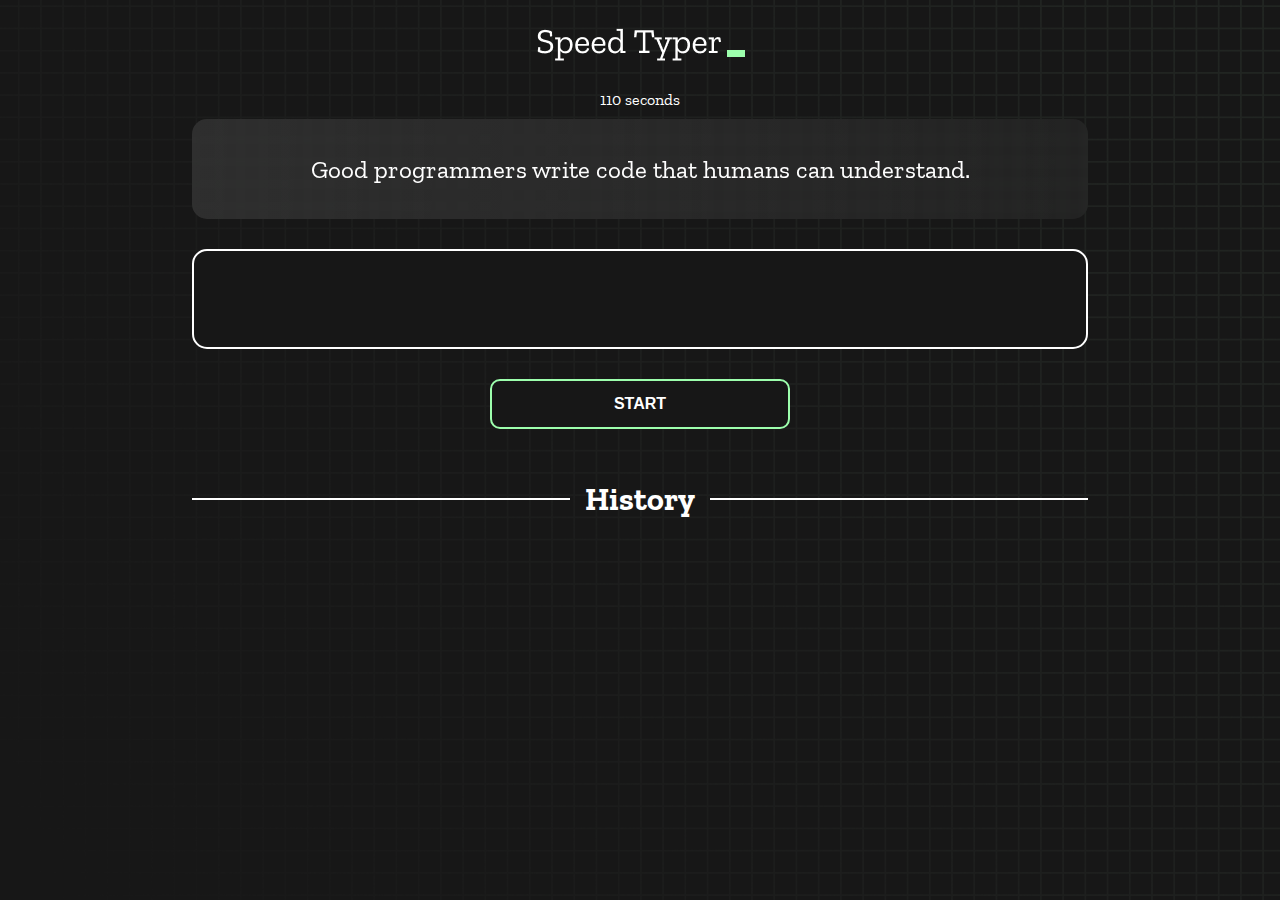
==== index.html @ 3298b8f8 "Updated" ====
<!DOCTYPE html>
<html lang="en">
  <head>
    <meta charset="UTF-8" />
    <meta http-equiv="X-UA-Compatible" content="IE=edge" />
    <meta name="viewport" content="width=device-width, initial-scale=1.0" />
    <title>type onster</title>
    <link rel="stylesheet" href="styles.css" />
    <link rel="preconnect" href="https://fonts.googleapis.com" />
    <link rel="preconnect" href="https://fonts.gstatic.com" crossorigin />
    <link
      href="https://fonts.googleapis.com/css2?family=Zilla+Slab:wght@300;400;500&display=swap"
      rel="stylesheet"
    />
  </head>
  <body>
    <h1 class="title"><img src="./logo.png" /></h1>
    <div id="show-time">110 seconds</div>

    <div class="box-container">
      <div id="question"></div>

      <div id="display" class="inactive"></div>

      <div class="buttons">      <button id="starts">START</button>
      </div>

      <div class="divider-container">
        <div class="line"></div>
        <h1 class="title2">History</h1>
        <div class="line"></div>
      </div>
      <div id="histories"></div>
    </div>

    <div id="countdown"></div>
    <div id="modal-background" class="hidden"></div>
    <div id="result" class="hidden"></div>

    <script src="./history.js"></script>
    <script src="./script.js"></script>
  </body>
</html>
---- styles.css ----
* {
  padding: 0;
  margin: 0;
  box-sizing: border-box;
}

body {
  background-image: url("./bg.png");
  background-size: cover;
  background-position: left top;
  font-family: "Zilla Slab", serif;
}

.box-container {
  width: 70%;
  margin: 0 auto;
}

#question {
  height: 100px;
  display: flex;
  align-items: center;
  justify-content: center;
  color: white;
  font-size: 25px;
  border-radius: 15px;
  background: rgb(255, 255, 255);
  background: linear-gradient(
    92.49deg,
    rgba(255, 255, 255, 0.1) 0.18%,
    rgba(255, 255, 255, 0.05) 99.85%
  );
  backdrop-filter: blur(5px);
  margin-bottom: 30px;
}

#display {
  height: 100px;
  display: flex;
  flex-wrap: wrap;
  align-items: center;
  padding-left: 5rem;
  color: white;
  font-size: 32px;
  background-color: #171717;
  border: 2px solid #9dffad;
  border-radius: 15px;
}

#countdown {
  position: fixed;
  height: 100vh;
  width: 100vw;
  background-color: rgba(0, 0, 0, 0.8);
  top: 0;
  left: 0;
  display: flex;
  align-items: center;
  justify-content: center;
  font-size: 3rem;
  color: white;
  display: none;
}
#result {
  position: fixed;
  top: 10%; 
  left: 10%;
  transform: translate(-50%, -50%);
  height: 250px;
  width: 400px;
  background-color: #171717;
  border-radius: 15px;
  border: 2px solid #9dffad;
  color: white;
  text-align: center;
  padding: 2rem;
}
#show-time{
  text-align: center;
  color: white;
  margin: 10px 0;
}

.green {
  color: #9dffad;
}
.red {
  color: #eb6565;
}
.bold {
  font-weight: 700;
}
.inactive {
  border: 2px solid white !important;
}
.hidden {
  display: none;
}
.title {
  text-align: center;
  color: white;
  margin: 20px 0;
}

.divider-container {
  height: 80px;
  display: flex;
  justify-content: center;
  align-items: center;
  gap: 15px;
  margin: 0 auto;
}

.line {
  height: 2px;
  background: white;
  width: 100%;
}

.title2 {
  color: white;
  display: block;
}

.buttons {
  display: flex;
  justify-content: center;
  margin: 30px 0;
}
button {
  padding: 10px 20px;
  border: none;
  font-size: 16px;
  font-weight: bold;
  width: 300px;
  height: 50px;
  color: white;
  background-color: #171717;
  border-radius: 10px;
  border: 2px solid #9dffad;
  cursor: pointer;
}

#histories {
  display: flex;
  flex-wrap: wrap;
  justify-content: space-around;
}

.card {
  width: 100%;
  height: 100%;
  padding: 50px;
  display: flex;
  justify-content: space-between;
  align-items: center;
  padding: 20px 30px;
  color: white;
  border-radius: 15px;
  background: rgb(255, 255, 255);
  background: linear-gradient(
    92.49deg,
    rgba(255, 255, 255, 0.1) 0.18%,
    rgba(255, 255, 255, 0.05) 99.85%
  );
  backdrop-filter: blur(5px);
  margin-bottom: 30px;
}

#modal-background {
  background: rgb(255, 255, 255);
  background: linear-gradient(
    92.49deg,
    rgba(255, 255, 255, 0.1) 0.18%,
    rgba(255, 255, 255, 0.05) 99.85%
  );
  backdrop-filter: blur(5px);
  height: 100vh;
  width: 100%;
  position: fixed;
  top: 0;
}

@media only screen and (max-width: 700px) {
  .box-container {
    padding: 0 20px;
    width: 100%;
  }
  .card {
    flex-direction: column;
  }
}
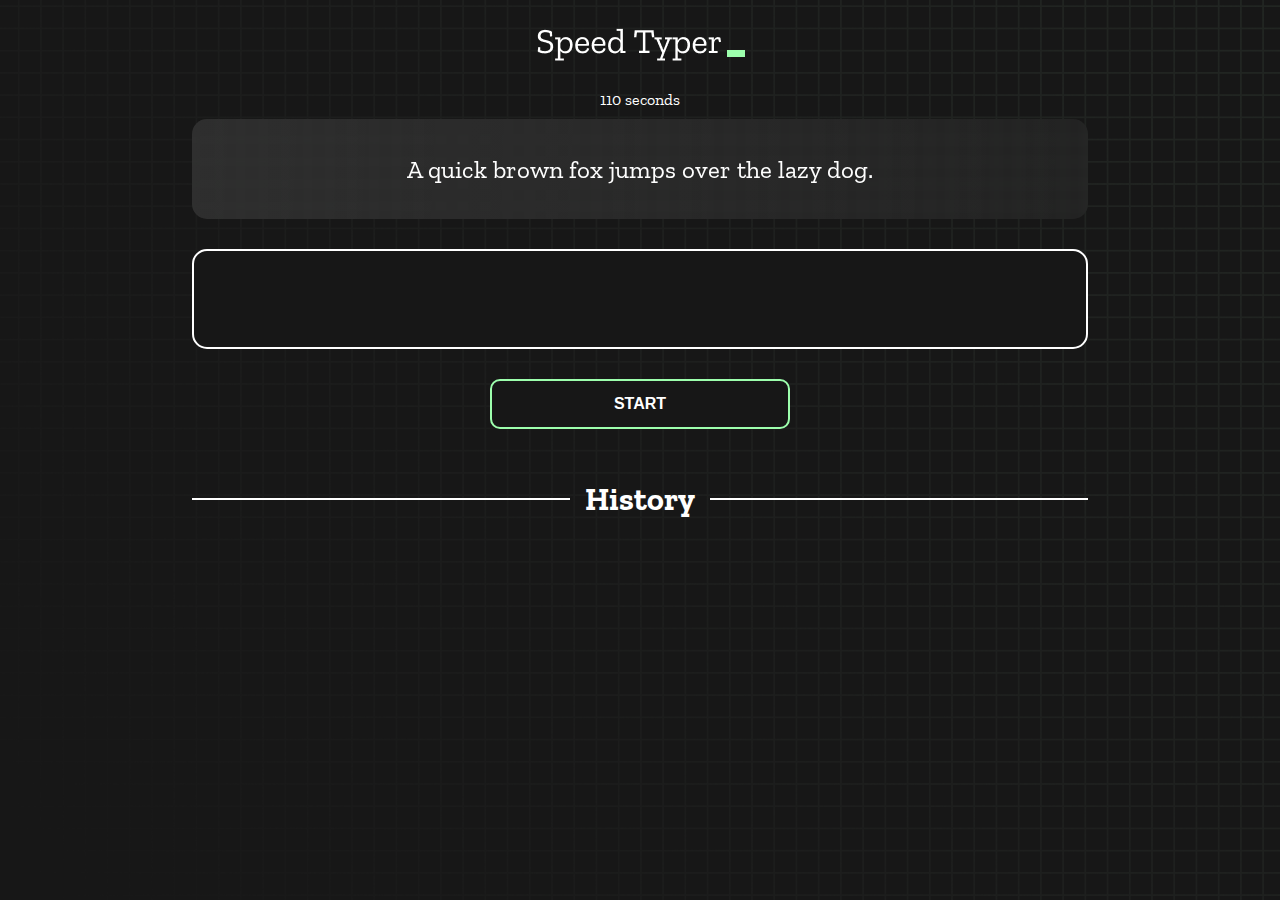
==== commit 0db9ad8d: "start button fixed" ====
--- a/index.html
+++ b/index.html
@@ -4,7 +4,7 @@
     <meta charset="UTF-8" />
     <meta http-equiv="X-UA-Compatible" content="IE=edge" />
     <meta name="viewport" content="width=device-width, initial-scale=1.0" />
-    <title>type onster</title>
+    <title>speed Typer</title>
     <link rel="stylesheet" href="styles.css" />
     <link rel="preconnect" href="https://fonts.googleapis.com" />
     <link rel="preconnect" href="https://fonts.gstatic.com" crossorigin />
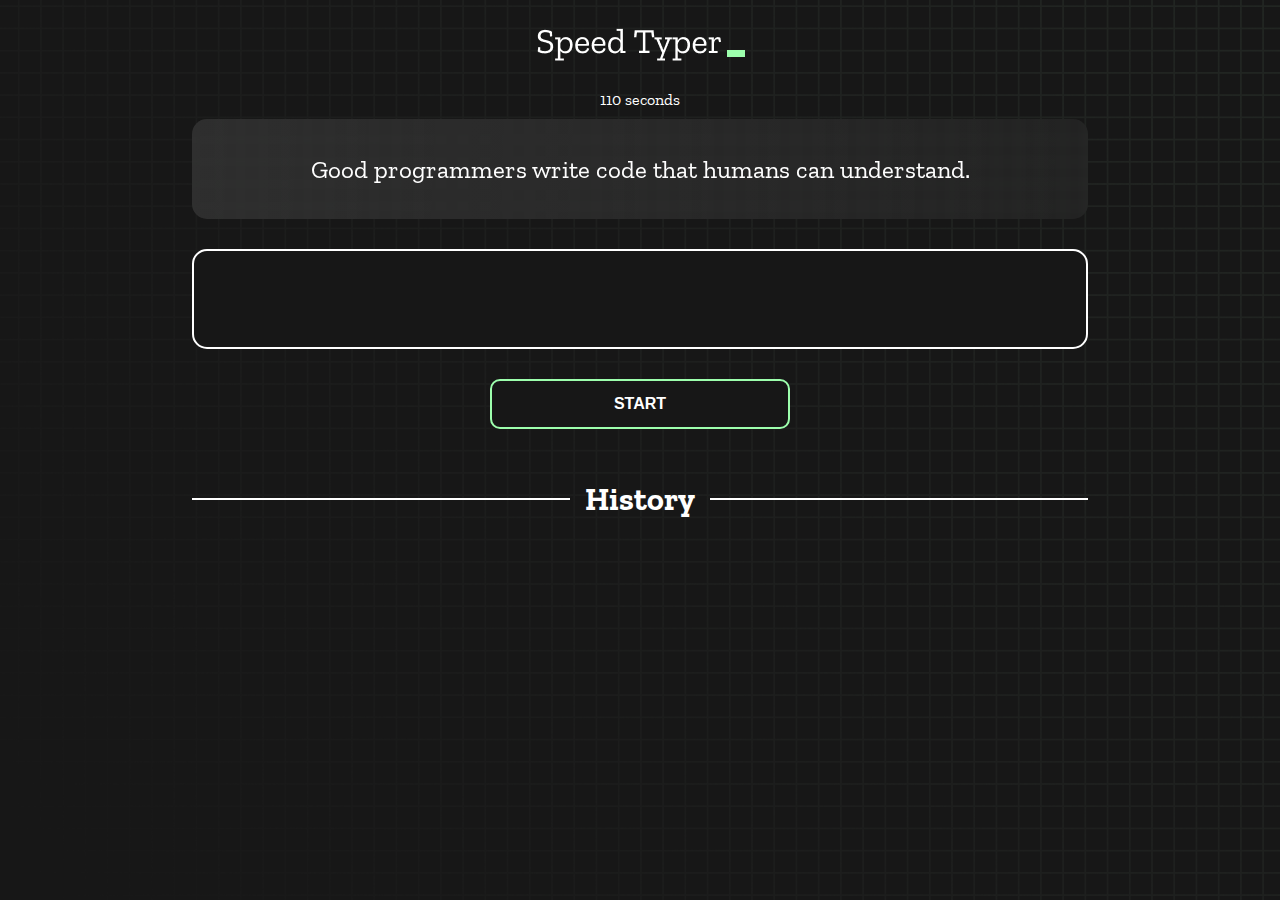
==== commit 2ea773fc: "countdowen fixed" ====
--- a/index.html
+++ b/index.html
@@ -22,7 +22,8 @@
 
       <div id="display" class="inactive"></div>
 
-      <div class="buttons">      <button id="starts">START</button>
+      <div class="buttons">      
+        <button id="starts">START</button>
       </div>
 
       <div class="divider-container">
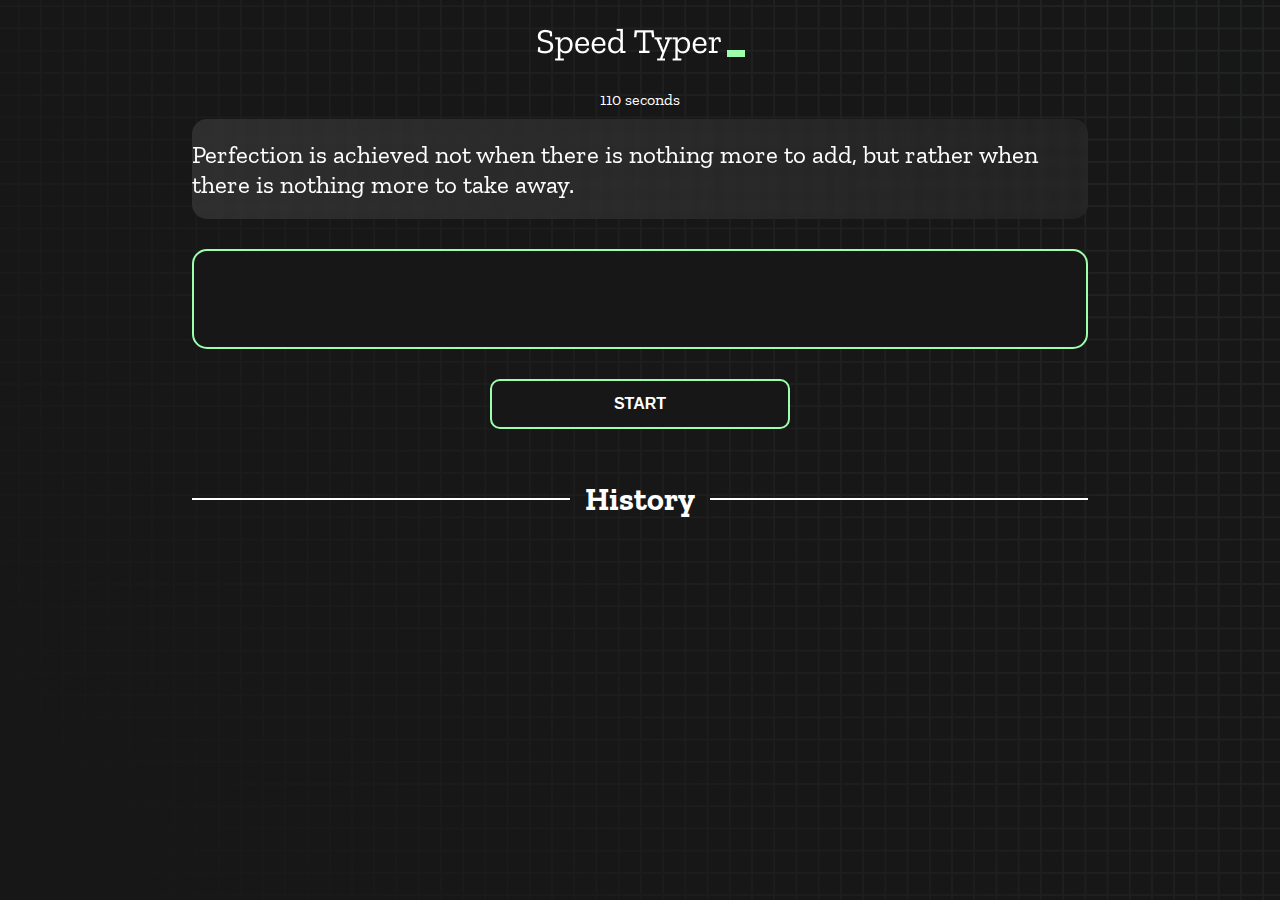
==== commit fc67b569: "history fixed" ====
--- a/index.html
+++ b/index.html
@@ -20,7 +20,9 @@
     <div class="box-container">
       <div id="question"></div>
 
-      <div id="display" class="inactive"></div>
+      <div id="display" class="inactive">
+
+      </div>
 
       <div class="buttons">      
         <button id="starts">START</button>
@@ -31,8 +33,9 @@
         <h1 class="title2">History</h1>
         <div class="line"></div>
       </div>
-      <div id="histories"></div>
-    </div>
+      <div id="history">
+      </div>
+   
 
     <div id="countdown"></div>
     <div id="modal-background" class="hidden"></div>
--- a/styles.css
+++ b/styles.css
@@ -35,6 +35,7 @@
 }
 
 #display {
+  cursor: pointer;
   height: 100px;
   display: flex;
   flex-wrap: wrap;
@@ -45,6 +46,8 @@
   background-color: #171717;
   border: 2px solid #9dffad;
   border-radius: 15px;
+  overflow: hidden;
+  overflow: auto;
 }
 
 #countdown {
@@ -63,9 +66,8 @@
 }
 #result {
   position: fixed;
-  top: 10%; 
-  left: 10%;
-  transform: translate(-50%, -50%);
+  top: 30%; 
+  left: 35%;
   height: 250px;
   width: 400px;
   background-color: #171717;
@@ -91,7 +93,7 @@
   font-weight: 700;
 }
 .inactive {
-  border: 2px solid white !important;
+  border: 10px solid rgb(252, 5, 5);
 }
 .hidden {
   display: none;
@@ -140,11 +142,16 @@
   border: 2px solid #9dffad;
   cursor: pointer;
 }
+#history{
+  display: grid;
+  grid-template-columns: repeat(3, 1fr);
+  grid-template-rows: 1fr 2fr 1fr;
+  gap: 30px 20px;
+}
 
 #histories {
   display: flex;
-  flex-wrap: wrap;
-  justify-content: space-around;
+  flex-direction: row;
 }
 
 .card {
@@ -160,8 +167,8 @@
   background: rgb(255, 255, 255);
   background: linear-gradient(
     92.49deg,
-    rgba(255, 255, 255, 0.1) 0.18%,
-    rgba(255, 255, 255, 0.05) 99.85%
+    rgba(10, 10, 10, 0.1) 0.18%,
+    rgba(3, 3, 3, 0.05) 99.85%
   );
   backdrop-filter: blur(5px);
   margin-bottom: 30px;
@@ -187,6 +194,17 @@
     width: 100%;
   }
   .card {
+    background: linear-gradient(
+      92.49deg,
+      rgba(10, 10, 10, 0.1) 0.18%,
+      rgba(3, 3, 3, 0.05) 99.85%
+    );
     flex-direction: column;
   }
-}
+  #history{
+    display: grid;
+    grid-template-columns: repeat(1, 1fr);
+    grid-template-rows: 1fr 2fr 1fr;
+    gap: 30px 20px;
+  }
+}
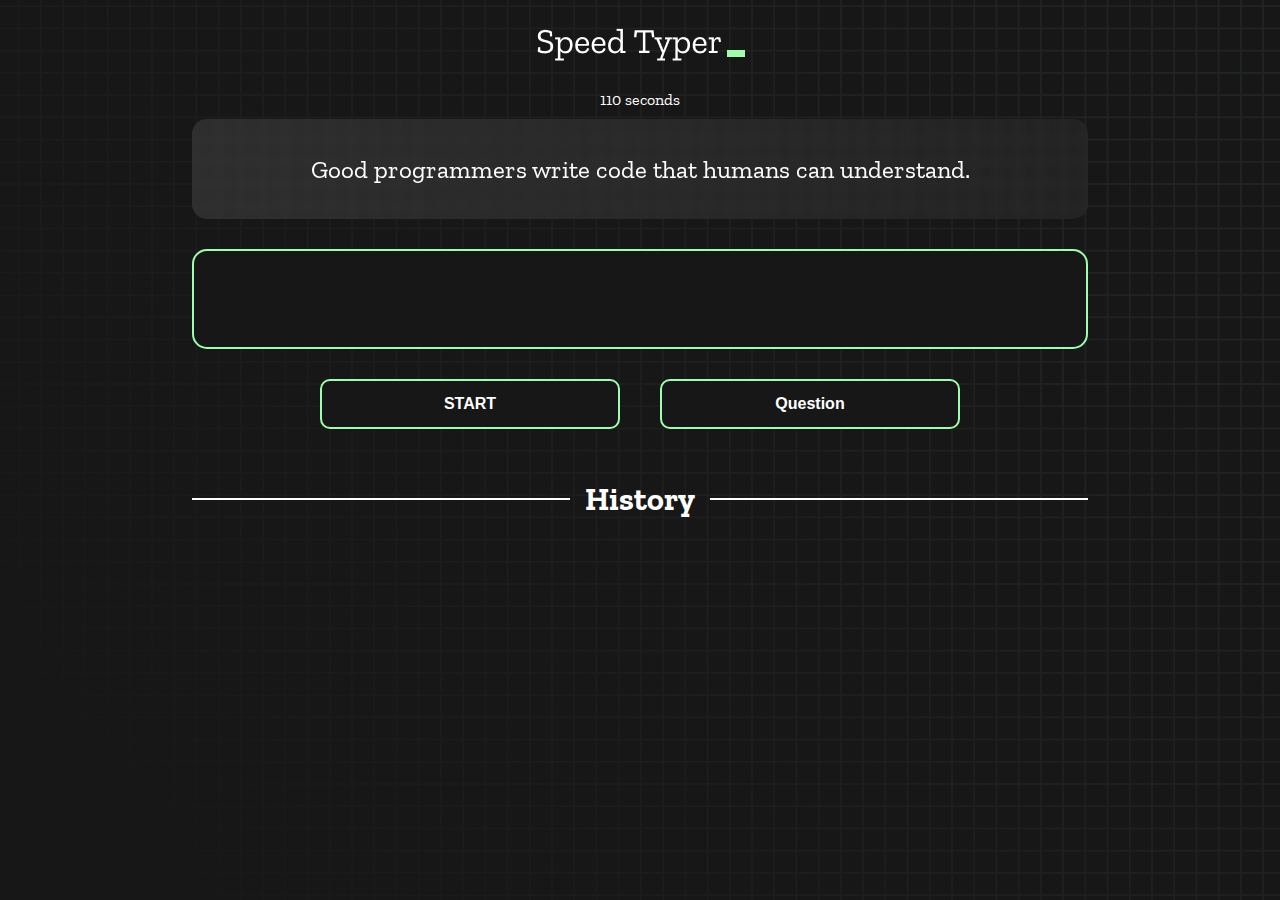
==== commit 151b334e: "question and ans done" ====
--- a/index.html
+++ b/index.html
@@ -26,6 +26,7 @@
 
       <div class="buttons">      
         <button id="starts">START</button>
+        <button id="questionLink"> <a href="./question.html"> Question </a> </button>
       </div>
 
       <div class="divider-container">
--- a/styles.css
+++ b/styles.css
@@ -30,6 +30,8 @@
     rgba(255, 255, 255, 0.1) 0.18%,
     rgba(255, 255, 255, 0.05) 99.85%
   );
+
+  
   backdrop-filter: blur(5px);
   margin-bottom: 30px;
 }
@@ -148,10 +150,21 @@
   grid-template-rows: 1fr 2fr 1fr;
   gap: 30px 20px;
 }
-
+a{
+  text-decoration: none;
+  color: white;
+  font-weight: 600;
+}
+#questionLink{
+  margin-left: 40px;
+}
 #histories {
   display: flex;
   flex-direction: row;
+  border: 10px solid;
+  border-image-slice: 1;
+  border-width: 5px;
+  border-image-source: linear-gradient(to left, #743ad5, #d53a9d);
 }
 
 .card {
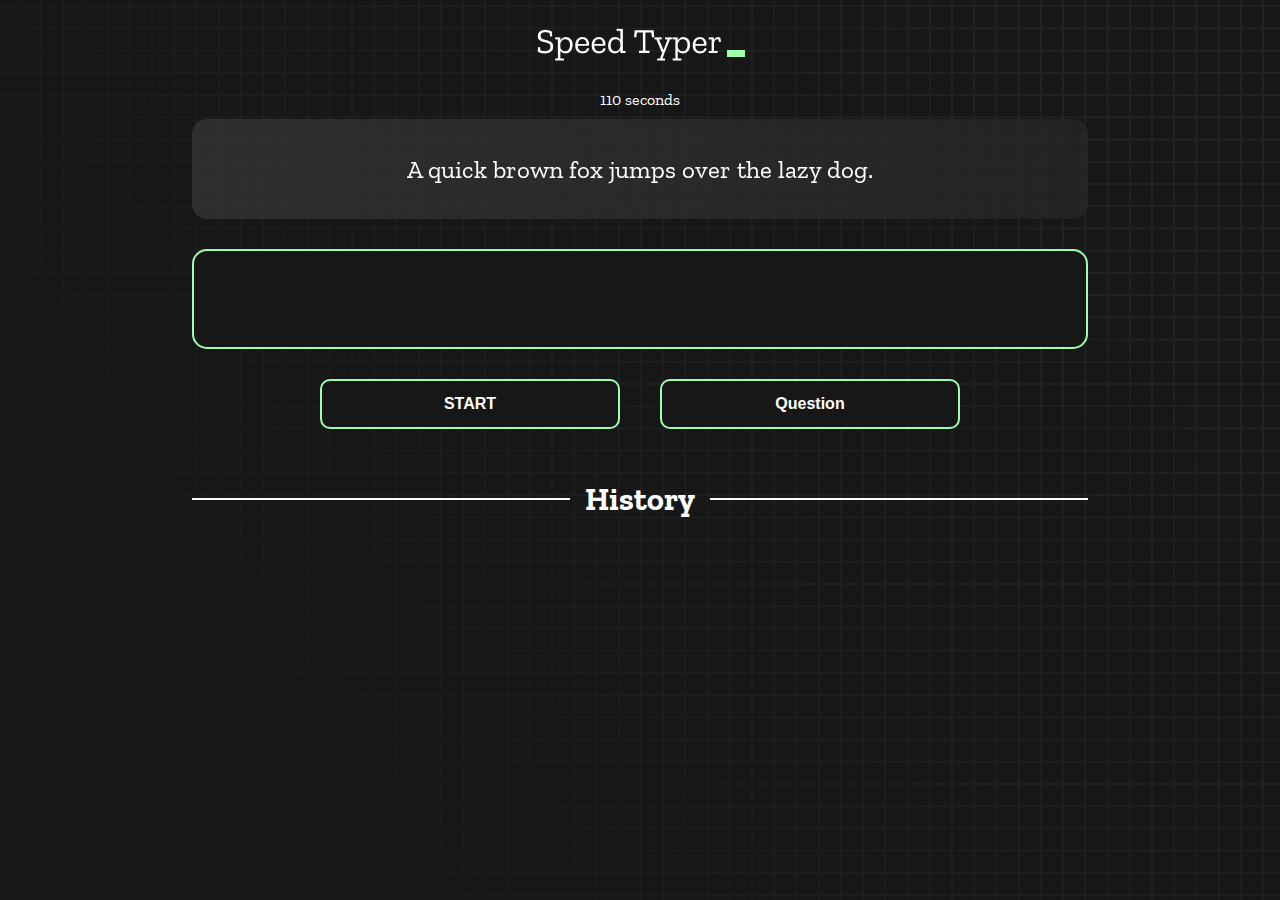
==== commit 40facfa3: "design update" ====
--- a/index.html
+++ b/index.html
@@ -4,7 +4,7 @@
     <meta charset="UTF-8" />
     <meta http-equiv="X-UA-Compatible" content="IE=edge" />
     <meta name="viewport" content="width=device-width, initial-scale=1.0" />
-    <title>speed Typer</title>
+    <title>speedy Typer</title>
     <link rel="stylesheet" href="styles.css" />
     <link rel="preconnect" href="https://fonts.googleapis.com" />
     <link rel="preconnect" href="https://fonts.gstatic.com" crossorigin />
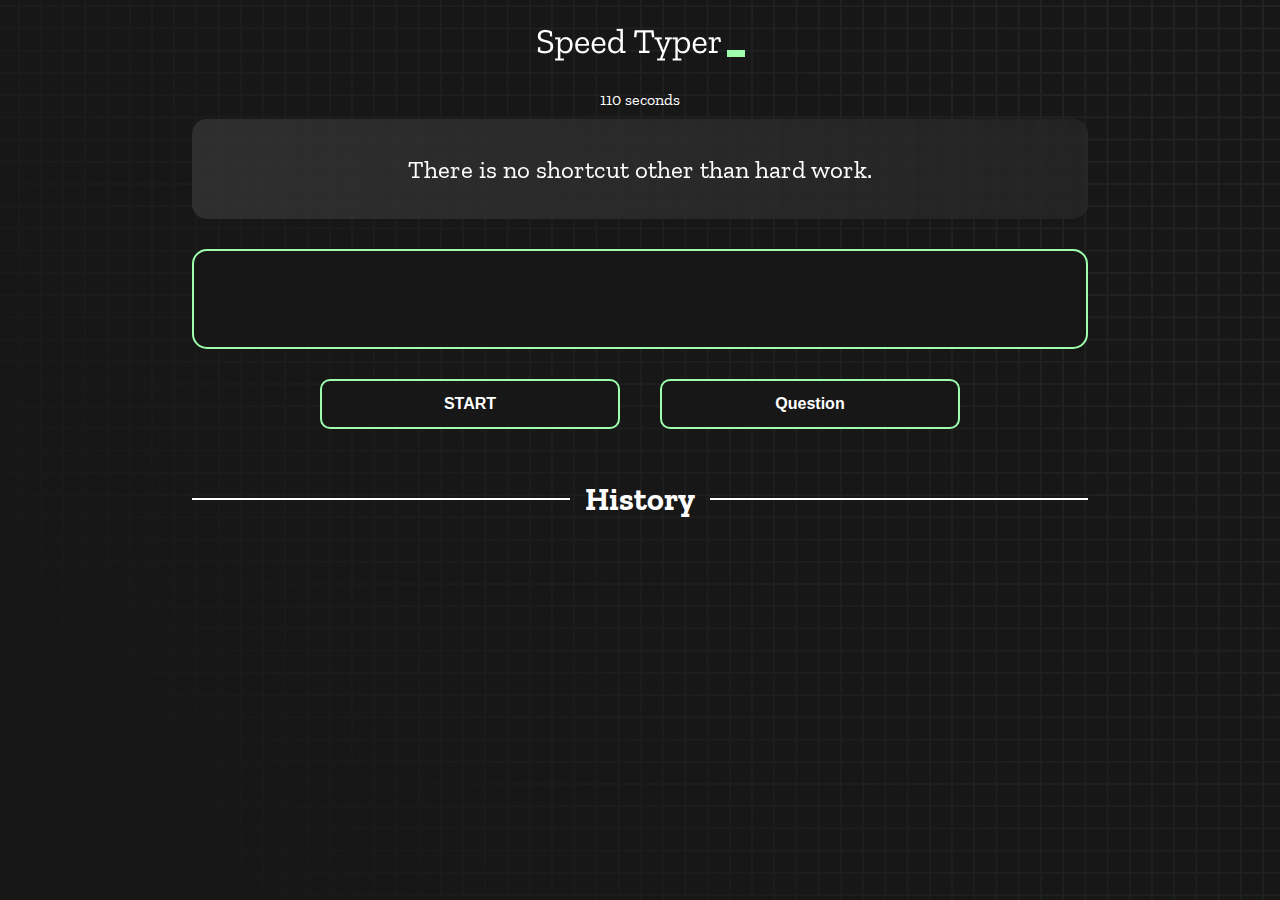
==== commit 4c4623e2: "design update" ====
--- a/index.html
+++ b/index.html
@@ -4,7 +4,7 @@
     <meta charset="UTF-8" />
     <meta http-equiv="X-UA-Compatible" content="IE=edge" />
     <meta name="viewport" content="width=device-width, initial-scale=1.0" />
-    <title>speedy Typer</title>
+    <title>speegityper</title>
     <link rel="stylesheet" href="styles.css" />
     <link rel="preconnect" href="https://fonts.googleapis.com" />
     <link rel="preconnect" href="https://fonts.gstatic.com" crossorigin />
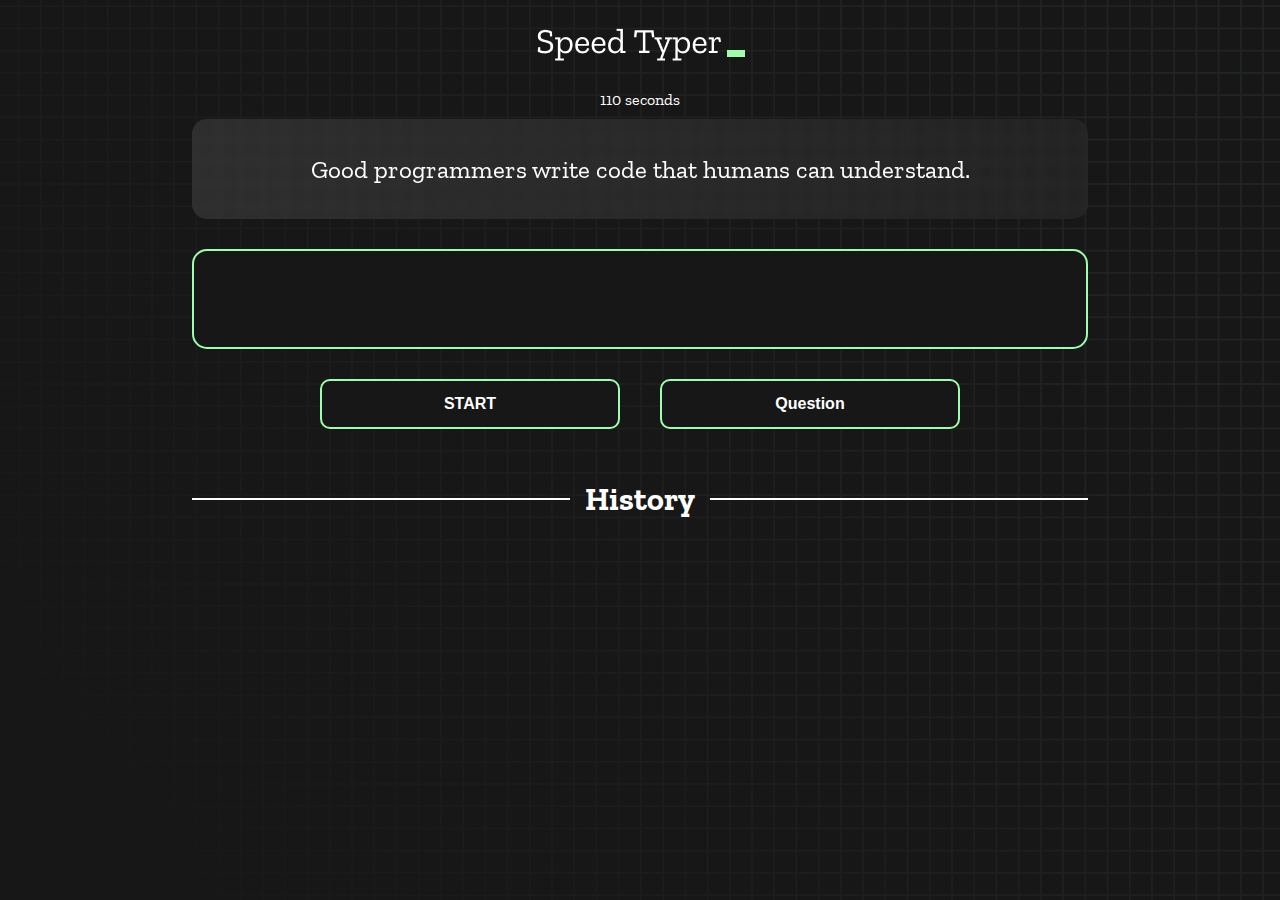
==== commit 3fe41ab7: "Finaly Done" ====
--- a/index.html
+++ b/index.html
@@ -4,7 +4,7 @@
     <meta charset="UTF-8" />
     <meta http-equiv="X-UA-Compatible" content="IE=edge" />
     <meta name="viewport" content="width=device-width, initial-scale=1.0" />
-    <title>speegityper</title>
+    <title>speedy Typer</title>
     <link rel="stylesheet" href="styles.css" />
     <link rel="preconnect" href="https://fonts.googleapis.com" />
     <link rel="preconnect" href="https://fonts.gstatic.com" crossorigin />
